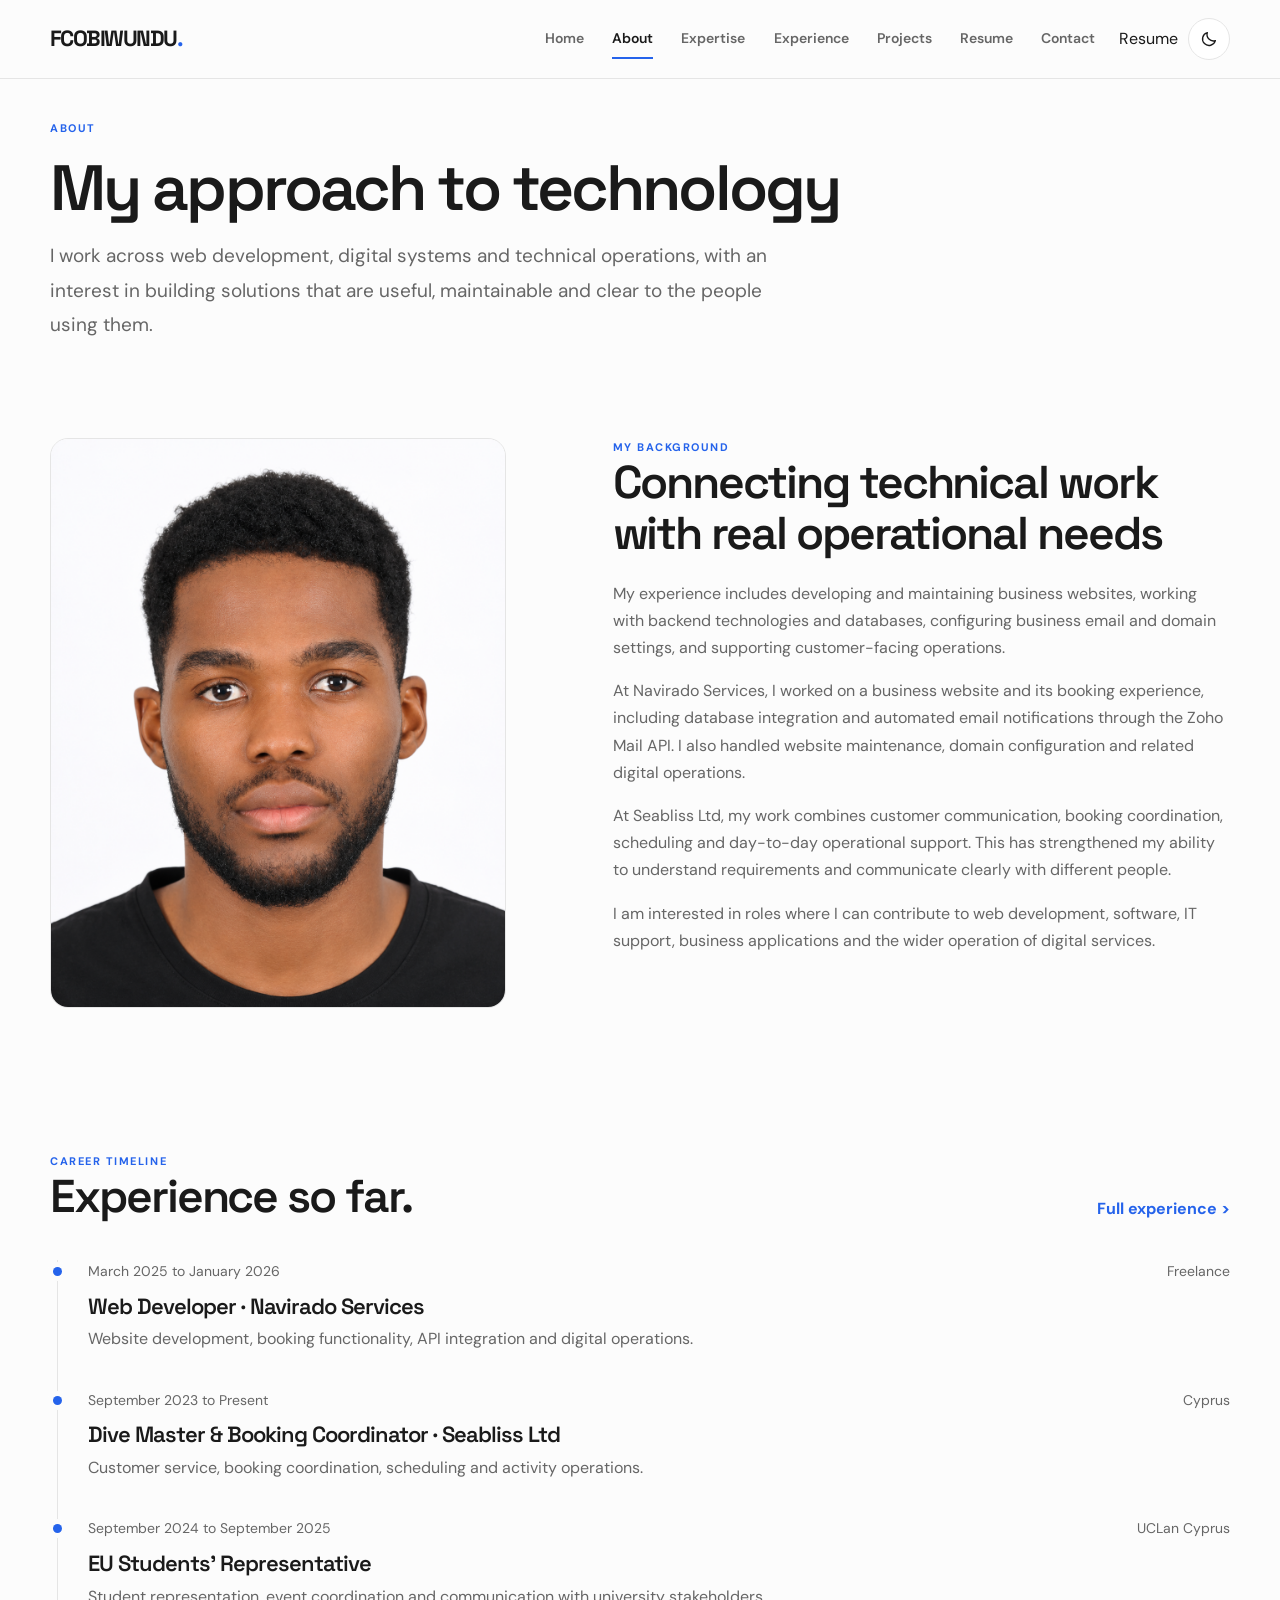
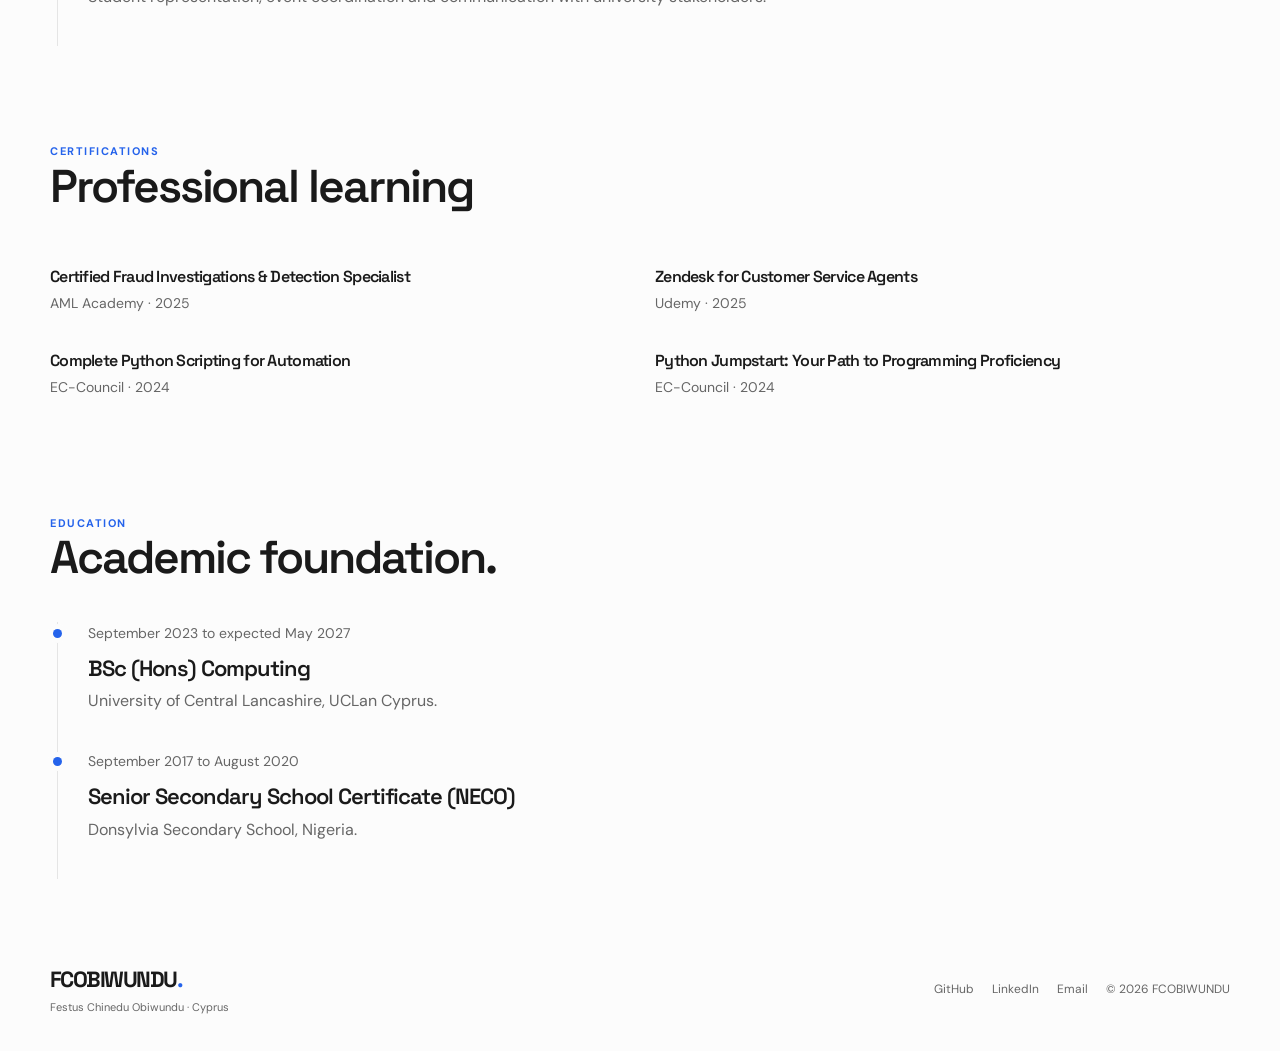
==== about.html @ 8f43a73d "Initial portfolio upload" ====
<!doctype html>
<html lang="en" data-theme="light">
<head>
    <meta charset="utf-8">
    <meta name="viewport" content="width=device-width, initial-scale=1">
    <meta name="theme-color" content="#FCFCFC">
    <title>About | FCOBIWUNDU</title>
    <meta name="description" content="Professional background and experience of Festus Chinedu Obiwundu.">
    <meta name="author" content="Festus Chinedu Obiwundu">
    <meta property="og:type" content="website">
    <meta property="og:title" content="About | FCOBIWUNDU">
    <meta property="og:description" content="Professional background and experience of Festus Chinedu Obiwundu.">
    <link rel="preconnect" href="https://fonts.googleapis.com">
    <link rel="preconnect" href="https://fonts.gstatic.com" crossorigin>
    <link rel="stylesheet" href="assets/styles.css">
    <script src="assets/theme-init.js"></script>
</head>
<body>
    <a class="skip-link" href="#main">Skip to content</a>

    <header class="site-header">
        <div class="container nav-wrap">
            <a class="brand" href="index.html" aria-label="FCOBIWUNDU home">FCOBIWUNDU<span>.</span></a>

            <nav class="nav-links" id="primary-navigation" aria-label="Main navigation">
                <a href="index.html">Home</a>
                <a href="about.html" aria-current="page">About</a>
                <a href="expertise.html">Expertise</a>
                <a href="experience.html">Experience</a>
                <a href="projects.html">Projects</a>
                <a href="resume.html">Resume</a>
                <a href="contact.html">Contact</a>
            </nav>

            <div class="nav-actions">
                <a href="resume.html">Resume</a>

                <button class="icon-button" id="theme-toggle" type="button" aria-label="Switch to dark theme" title="Switch theme">
                    <svg class="sun-icon" viewBox="0 0 24 24" aria-hidden="true">
                        <circle cx="12" cy="12" r="4"></circle>
                        <path d="M12 2v2m0 16v2M4.93 4.93l1.42 1.42m11.3 11.3 1.42 1.42M2 12h2m16 0h2M4.93 19.07l-1.42 1.42m11.3-11.3 1.42-1.42"></path>
                    </svg>
                </button>

                <button class="menu-button" id="menu-toggle" type="button" aria-label="Open navigation menu" aria-expanded="false" aria-controls="primary-navigation">
                    <svg viewBox="0 0 24 24" aria-hidden="true">
                        <path d="M4 7h16M4 12h16M4 17h16"></path>
                    </svg>
                </button>
            </div>
        </div>
    </header>

    <main id="main">
        <section class="page-hero">
            <div class="container">
                <div class="eyebrow">About</div>
                <h1>My approach to technology</h1>
                <p class="lead">I work across web development, digital systems and technical operations, with an interest in building solutions that are useful, maintainable and clear to the people using them.</p>
            </div>
        </section>

        <section class="section">
            <div class="container split">
                <div class="about-photo reveal" >
                    <img src="assets/images/profile.png" alt="Portrait of Festus Chinedu Obiwundu" class="about-profile-image">
                </div>
                

                <div class="split-copy reveal">
                    <div class="eyebrow">My background</div>
                    <h2>Connecting technical work with real operational needs</h2>
                    <p style="margin-top:20px">My experience includes developing and maintaining business websites, working with backend technologies and databases, configuring business email and domain settings, and supporting customer-facing operations.</p>
                    <p>At Navirado Services, I worked on a business website and its booking experience, including database integration and automated email notifications through the Zoho Mail API. I also handled website maintenance, domain configuration and related digital operations.</p>
                    <p>At Seabliss Ltd, my work combines customer communication, booking coordination, scheduling and day-to-day operational support. This has strengthened my ability to understand requirements and communicate clearly with different people.</p>
                    <p>I am interested in roles where I can contribute to web development, software, IT support, business applications and the wider operation of digital services.</p>
                </div>
            </div>
        </section>

        <section class="section section-tight">
            <div class="container">
                <div class="section-heading">
                    <div>
                        <div class="eyebrow">Career timeline</div>
                        <h2>Experience so far.</h2>
                    </div>
                    <a class="text-link" href="experience.html">Full experience ></a>
                </div>

                <div class="timeline">
                    <article class="timeline-item">
                        <div class="timeline-meta">
                            <span>March 2025 to January 2026</span>
                            <span>Freelance</span>
                        </div>
                        <h3>Web Developer · Navirado Services</h3>
                        <p>Website development, booking functionality, API integration and digital operations.</p>
                    </article>

                    <article class="timeline-item">
                        <div class="timeline-meta">
                            <span>September 2023 to Present</span>
                            <span>Cyprus</span>
                        </div>
                        <h3>Dive Master & Booking Coordinator · Seabliss Ltd</h3>
                        <p>Customer service, booking coordination, scheduling and activity operations.</p>
                    </article>

                    <article class="timeline-item">
                        <div class="timeline-meta">
                            <span>September 2024 to September 2025</span>
                            <span>UCLan Cyprus</span>
                        </div>
                        <h3>EU Students' Representative</h3>
                        <p>Student representation, event coordination and communication with university stakeholders.</p>
                    </article>

                    
                </div>
            </div>
        </section>

        <section class="section section-tight">
            <div class="container">
                <div class="section-heading">
                    <div>
                        <div class="eyebrow">Certifications</div>
                        <h2>Professional learning</h2>
                    </div>
                </div>

                <div class="cert-grid">
                    <article class="cert-item">
                        <h3>Certified Fraud Investigations & Detection Specialist</h3>
                        <p>AML Academy · 2025</p>
                    </article>

                    <article class="cert-item">
                        <h3>Zendesk for Customer Service Agents</h3>
                        <p>Udemy · 2025</p>
                    </article>

                    <article class="cert-item">
                        <h3>Complete Python Scripting for Automation</h3>
                        <p>EC-Council · 2024</p>
                    </article>

                    <article class="cert-item">
                        <h3>Python Jumpstart: Your Path to Programming Proficiency</h3>
                        <p>EC-Council · 2024</p>
                    </article>
                </div>
            </div>
        </section>

        <section class="section">
            <div class="container">
                <div class="section-heading">
                    <div>
                        <div class="eyebrow">Education</div>
                        <h2>Academic foundation.</h2>
                    </div>
                </div>

                <div class="timeline">
                    <article class="timeline-item">
                        <div class="timeline-meta">
                            <span>September 2023 to expected May 2027</span>
                        </div>
                        <h3>BSc (Hons) Computing</h3>
                        <p>University of Central Lancashire, UCLan Cyprus.</p>
                    </article>

                    <article class="timeline-item">
                        <div class="timeline-meta">
                            <span>September 2017 to August 2020</span>
                        </div>
                        <h3>Senior Secondary School Certificate (NECO)</h3>
                        <p>Donsylvia Secondary School, Nigeria.</p>
                    </article>
                </div>
            </div>
        </section>
    </main>

    <footer class="site-footer">
        <div class="container footer-row">
            <div>
                <a class="brand" href="index.html">FCOBIWUNDU<span>.</span></a>
                <p class="footer-copy">Festus Chinedu Obiwundu · Cyprus</p>
            </div>

            <div class="footer-links">
                <a href="https://github.com/fcobiwundu" target="_blank" rel="noopener noreferrer">GitHub</a>
                <a href="https://linkedin.com/in/fcobiwundu" target="_blank" rel="noopener noreferrer">LinkedIn</a>
                <a href="mailto:fcobiwundu@gmail.com">Email</a>
                <span>© <span data-year></span> FCOBIWUNDU</span>
            </div>
        </div>
    </footer>

    <script src="assets/site.js" defer></script>
</body>
</html>
---- assets/styles.css ----
@import url('https://fonts.googleapis.com/css2?family=DM+Sans:wght@400;500;600;700&family=Space+Grotesk:wght@400;500;600;700&display=swap');

/* ========================================
   1. ROOT VARIABLES AND LIGHT THEME
======================================== */

:root {
  color-scheme: light;

  --bg: #FCFCFC;
  --surface: #FFFFFF;
  --surface-alt: #F5F5F5;

  --text: #1A1A1A;
  --muted: #666666;

  --accent: #2563EB;
  --border: #E5E5E5;

  --nav-bg: rgba(252, 252, 252, .9);

  --button-bg: #1A1A1A;
  --button-text: #FFFFFF;
  --button-hover: #333333;

  --shadow: 0 18px 55px rgba(20, 25, 35, .07);

  --radius: 18px;
  --content: 1180px;
}


/* ========================================
   2. DARK THEME VARIABLES
======================================== */

html[data-theme="dark"] {
  color-scheme: dark;

  --bg: #0D0D0D;
  --surface: #161616;
  --surface-alt: #1A1A1A;

  --text: #F2F2F2;
  --muted: #A1A1AA;

  --accent: #60A5FA;
  --border: #333333;

  --nav-bg: rgba(13, 13, 13, .9);

  --button-bg: #F2F2F2;
  --button-text: #0D0D0D;
  --button-hover: #D4D4D4;

  --shadow: 0 18px 55px rgba(0, 0, 0, .2);
}


/* ========================================
   3. GLOBAL RESET AND BASE STYLES
======================================== */

* {
  box-sizing: border-box;
}

html {
  scroll-behavior: smooth;
  scroll-padding-top: 100px;
}

body {
  margin: 0;

  background: var(--bg);
  color: var(--text);

  font-family: "DM Sans", Arial, sans-serif;
  font-size: 1rem;
  line-height: 1.7;

  transition:
    background .2s ease,
    color .2s ease;
}

body,
button,
input,
textarea {
  font-family: "DM Sans", Arial, sans-serif;
}

a {
  color: inherit;
  text-decoration: none;
}

a:hover {
  color: var(--accent);
}

button {
  color: inherit;
}

img {
  display: block;
  max-width: 100%;
}


/* ========================================
   4. CONTAINER AND SKIP LINK
======================================== */

.container {
  width: min(var(--content), calc(100% - 48px));
  margin-inline: auto;
}

.skip-link {
  position: absolute;

  left: 12px;
  top: -60px;

  z-index: 1000;

  padding: 10px 14px;

  background: var(--text);
  color: var(--bg);
}

.skip-link:focus {
  top: 12px;
}


/* ========================================
   5. HEADER AND NAVIGATION
======================================== */

.site-header {
  position: sticky;
  top: 0;
  z-index: 100;

  background: var(--nav-bg);

  border-bottom: 1px solid var(--border);

  backdrop-filter: blur(16px);
}

.nav-wrap {
  min-height: 78px;

  display: flex;
  align-items: center;
  justify-content: space-between;

  gap: 24px;
}

.brand {
  font-family: "Space Grotesk", sans-serif;
  font-size: 22px;
  font-weight: 700;

  letter-spacing: -.07em;
  white-space: nowrap;
}

.brand span {
  color: var(--accent);
}

.nav-links {
  display: flex;
  align-items: center;

  gap: clamp(15px, 2.2vw, 30px);

  margin-left: auto;
}

.nav-links a {
  color: var(--muted);

  font-size: 14px;
  font-weight: 600;

  position: relative;

  padding: 8px 0;
}

.nav-links a:hover,
.nav-links a[aria-current="page"] {
  color: var(--text);
}

.nav-links a[aria-current="page"]::after {
  content: "";

  height: 2px;

  background: var(--accent);

  position: absolute;

  left: 0;
  right: 0;
  bottom: 0;
}

.nav-actions {
  display: flex;
  align-items: center;

  gap: 10px;
}


/* ========================================
   6. THEME AND MENU BUTTONS
======================================== */

.icon-button,
.menu-button {
  width: 42px;
  height: 42px;

  border: 1px solid var(--border);
  border-radius: 50%;

  background: var(--surface);

  display: grid;
  place-items: center;

  cursor: pointer;

  transition:
    border-color .2s,
    transform .2s,
    background .2s;
}

.icon-button:hover,
.menu-button:hover {
  border-color: var(--accent);
  transform: translateY(-1px);
}

.icon-button svg,
.menu-button svg {
  width: 18px;
  height: 18px;

  fill: none;
  stroke: currentColor;
  stroke-width: 1.8;

  stroke-linecap: round;
  stroke-linejoin: round;
}

.menu-button {
  display: none;
  border-radius: 12px;
}

.nav-cv {
  padding: 10px 16px;

  border-radius: 999px;

  background: var(--button-bg);
  color: var(--button-text);

  font-size: 12px;
  font-weight: 700;
}

.nav-cv:hover {
  color: var(--button-text);
  background: var(--button-hover);
}


/* ========================================
   7. MAIN CONTENT AND SECTIONS
======================================== */

main {
  min-height: 60vh;
}

.section {
  padding: 48px 0;
}

.section-tight {
  padding: 48px 0;
}

.eyebrow {
  color: var(--accent);

  font-size: 11px;
  text-transform: uppercase;
  letter-spacing: .14em;
  font-weight: 700;

  display: flex;
  align-items: center;

  gap: 10px;
}


/* ========================================
   8. TYPOGRAPHY
======================================== */

h1,
h2,
h3,
h4 {
  font-family: "Space Grotesk", sans-serif;

  line-height: 1.12;
  letter-spacing: -.045em;

  margin: 0;
}

h1 {
  font-size: clamp(42px, 6.2vw, 76px);
  font-weight: 600;
}

h2 {
  font-size: clamp(30px, 4vw, 46px);
  font-weight: 600;
}

h3 {
  font-size: 22px;
  font-weight: 600;
}

p {
  margin: 0;
  color: var(--muted);
}

.lead {
  font-size: clamp(16px, 1.7vw, 19px);
  line-height: 1.8;

  max-width: 660px;
}

.section-heading {
  display: flex;
  justify-content: space-between;
  align-items: end;

  gap: 30px;

  margin-bottom: 38px;
}

.section-heading p {
  max-width: 440px;
}


/* ========================================
   9. TEXT LINKS AND BUTTONS
======================================== */

.text-link {
  display: inline-flex;
  align-items: center;

  gap: 9px;

  color: var(--accent);

  font-weight: 700;
  font-size: 1rem;
}

.text-link svg {
  width: 15px;
  height: 15px;

  stroke: currentColor;
  fill: none;
  stroke-width: 1.8;
}

.button-row {
  display: flex;
  flex-wrap: wrap;

  gap: 12px;
}

.button {
  min-height: 48px;

  display: inline-flex;
  align-items: center;
  justify-content: center;

  gap: 10px;

  padding: 0 20px;

  border-radius: 999px;
  border: 1px solid var(--text);

  background: var(--button-bg);
  color: var(--button-text);

  font-weight: 700;
  font-size: 1rem;

  cursor: pointer;

  transition:
    transform .18s,
    background .18s,
    border-color .18s;
}

.button:hover {
  color: var(--button-text);
  background: var(--button-hover);

  transform: translateY(-2px);
}

.button.secondary {
  background: transparent;
  color: var(--text);

  border-color: var(--border);
}

.button.secondary:hover {
  border-color: var(--accent);
  color: var(--accent);

  background: var(--surface);
}

.button svg {
  width: 16px;
  height: 16px;

  fill: none;
  stroke: currentColor;
  stroke-width: 1.8;
}


/* ========================================
   10. HERO SECTION
======================================== */

.hero {
  padding: 82px 0 48px;
  overflow: hidden;
}

.hero-grid {
  display: grid;

  grid-template-columns: 1.08fr .92fr;

  gap: 7%;

  align-items: center;
}

.hero-copy h1 {
  margin: 18px 0 22px;
  max-width: 730px;
}

.hero-copy h1 .accent {
  color: var(--accent);
}

.hero-copy .lead {
  margin-bottom: 30px;
}

.hero-meta {
  display: flex;
  flex-wrap: wrap;

  gap: 1rem;

  margin-top: 32px;

  color: var(--muted);
  font-size: 12px;
}

.hero-meta span {
  display: inline-flex;
  align-items: center;

  gap: 8px;
}

.status-dot {
  width: 7px;
  height: 7px;

  border-radius: 50%;

  background: #16A34A;

  box-shadow: 0 0 0 4px rgba(22, 163, 74, .12);
}


/* ========================================
   11. PORTRAIT
======================================== */

.portrait-frame {
  position: relative;

  max-width: 440px;
  justify-self: end;

  width: 100%;
}

.portrait-placeholder {
  aspect-ratio: .86;

  background: var(--surface-alt);

  border: 1px solid var(--border);

  border-radius: 180px 180px 24px 24px;

  overflow: hidden;

  display: flex;
  flex-direction: column;

  justify-content: flex-end;
  align-items: center;

  padding: 24px;

  position: relative;
}

.portrait-placeholder::before {
  content: "";

  position: absolute;

  width: 68%;
  aspect-ratio: 1;

  border: 1px solid var(--border);
  border-radius: 50%;

  top: 12%;
  left: 16%;
}

.portrait-monogram {
  position: relative;

  font: 600 clamp(70px, 10vw, 130px) / 1 "Space Grotesk";

  letter-spacing: -.1em;

  color: var(--muted);
  opacity: .55;

  margin-bottom: 18%;
}

.portrait-note {
  position: relative;

  color: var(--muted);

  font-size: 11px;
  text-align: center;

  max-width: 230px;
}

.portrait-tag {
  position: absolute;

  left: -28px;
  bottom: 15%;

  padding: 12px 16px;

  background: var(--surface);

  border: 1px solid var(--border);
  border-radius: 12px;

  box-shadow: var(--shadow);

  font-size: 11px;
  font-weight: 700;
}

.portrait-tag strong {
  display: block;

  font: 600 17px "Space Grotesk";
}

.profile-image {
    width: 100%;
    aspect-ratio: .86;
    object-fit: cover;
    object-position: center;
    display: block;

    background: var(--surface-alt);
    border: 1px solid var(--border);
    outline: 5px solid var(--border);
    outline-offset: 4px;

    animation: portraitMorph 6s ease-in-out infinite alternate;
}

@keyframes portraitMorph {
    0% {
        border-radius: 42% 58% 55% 45% / 45% 42% 58% 55%;
    }

    50% {
        border-radius: 48% 52% 48% 52% / 52% 48% 52% 48%;
    }

    100% {
        border-radius: 50% 50% 45% 55% / 45% 55% 50% 50%;
    }
}

@media (prefers-reduced-motion: reduce) {
    .profile-image {
        animation: none;
        border-radius: 48% 52% 48% 52% / 52% 48% 52% 48%;
    }
}

/* Respect users who prefer reduced motion */
@media (prefers-reduced-motion: reduce) {
    .profile-image {
        animation: none;
        border-radius: 48% 52% 48% 52% / 52% 48% 52% 48%;
    }
}


/* ========================================
   12. STATISTICS STRIP
======================================== */

.stats-strip {
  display: grid;

  grid-template-columns: repeat(3, 1fr);

  /* border-top: 1px solid var(--border);
  border-bottom: 1px solid var(--border); */

  margin-top: 70px;
}

.stat {
  padding: 22px 24px;

  border-right: 1px solid var(--border);
}

.stat:last-child {
  border: 0;
}

.stat strong {
  display: block;

  font: 600 19px "Space Grotesk";
}

.stat span {
  color: var(--muted);
  font-size: 16px;
}


/* ========================================
   13. SPLIT CONTENT LAYOUT
======================================== */

.split {
  display: grid;

  grid-template-columns: .85fr 1.15fr;

  gap: 9%;

  align-items: start;
}

.split-copy {
  max-width: 660px;
}

.split-copy p + p {
  margin-top: 16px;
}


/* ========================================
   14. EXPERTISE LIST
======================================== */

.number-label {
  font: 600 14px "Space Grotesk";
  color: var(--accent);
}

.expertise-list {
  /* border-top: 1px solid var(--border); */
}

.expertise-row {
  display: grid;

  grid-template-columns: 60px 1fr 1.1fr 24px;

  gap: 18px;

  align-items: center;

  padding: 23px 0;

  /* border-bottom: 1px solid var(--border); */
}

.expertise-row p {
  font-size: 13px;
}

.expertise-row .arrow {
  color: var(--accent);
  font-size: 20px;
}


/* ========================================
   15. PROJECT GRID
======================================== */

.project-grid {
  display: grid;

  grid-template-columns: repeat(12, 1fr);

  gap: 20px;
}

.project-card {
  grid-column: span 6;
  min-width: 0;
}

.project-card.wide {
  grid-column: span 7;
}

.project-card.narrow {
  grid-column: span 5;
}

/* ========================================
   16. PROJECT VISUALS
======================================== */

.project-visual {
    min-height: 260px;
    border: 1px solid var(--border);
    border-radius: var(--radius);
    background: var(--surface-alt);
    overflow: hidden;
    position: relative;
    display: grid;
    place-items: center;
}

.project-visual::before {
    content: "";
    position: absolute;
    width: 60%;
    aspect-ratio: 1;
    border: 1px solid var(--border);
    border-radius: 50%;
}

/* Project screenshots */

.project-visual:has(.project-image)::before {
    display: none;
}

.project-image {
    position: absolute;
    inset: 0;
    display: block;
    width: 100%;
    height: 100%;
    object-fit: cover;
    object-position: top center;
    transition: transform .4s ease;
}

.project-card:hover .project-image {
    transform: scale(1.02);
}

/* Mevapay screenshot */

.project-visual.contain-image .project-image {
    object-fit: contain;
    background: #fff;
}

.project-visual .visual-word {
    font: 700 clamp(34px, 6vw, 66px) / 1 "Space Grotesk";
    letter-spacing: -.08em;
    position: relative;
    color: var(--text);
}

.project-visual .visual-sub {
    position: absolute;
    bottom: 18px;
    left: 20px;
    font-size: 10px;
    letter-spacing: .12em;
    text-transform: uppercase;
    color: var(--muted);
}

.project-visual.blue {
    background:
        linear-gradient(
            135deg,
            rgba(37, 99, 235, .12),
            transparent 70%
        ),
        var(--surface-alt);
}

.project-visual.dark {
    background: var(--text);
    color: var(--bg);
}

.project-visual.dark .visual-word {
    color: var(--bg);
}

.project-visual.dark::before {
    border-color: rgba(255, 255, 255, .2);
}


/* ========================================
   17. PROJECT INFORMATION
======================================== */

.project-info {
  padding: 18px 2px 4px;
}

.project-info-top {
  display: flex;
  justify-content: space-between;
  align-items: start;

  gap: 18px;
}

.project-info h3 {
  font-size: 20px;
}

.project-info p {
  font-size: 1rem;

  margin-top: 8px;

  max-width: 560px;
}


/* ========================================
   18. PROJECT TAGS
======================================== */

.tags {
  display: flex;
  flex-wrap: wrap;

  gap: 7px;

  margin-top: 14px;
}

.tag {
  border: 1px solid var(--border);

  color: var(--muted);

  padding: 5px 9px;

  border-radius: 999px;

  font-size: 14px;
  font-weight: 600;
}


/* ========================================
   19. PROJECT ACTIONS
======================================== */

.project-actions {
  display: flex;

  gap: 16px;

  margin-top: 14px;

  flex-wrap: wrap;
}

.project-actions a {
  color: var(--accent);

  font-size: 1rem;
  font-weight: 700;
}


/* ========================================
   20. PROJECT FILTERS
======================================== */

.filter-bar {
  display: flex;
  flex-wrap: wrap;

  gap: 8px;

  margin: 0 0 28px;
}

.filter-button {
  padding: 9px 14px;

  border: 1px solid var(--border);
  border-radius: 999px;

  color: var(--muted);
  background: transparent;

  font-size: 14px;

  cursor: pointer;
}

.filter-button[aria-pressed="true"] {
  background: var(--text);
  border-color: var(--text);

  color: var(--bg);
}

.project-card[hidden] {
  display: none;
}


/* ========================================
   20.1. UI/UX PROJECT INTRODUCTION
======================================== */

.uiux-intro {
    display: flex;
    justify-content: space-between;
    align-items: flex-end;
    gap: 24px;
    margin-bottom: 48px;
}

.uiux-intro h2 {
    margin-bottom: 10px;
}

.uiux-intro p {
    max-width: 620px;
    color: var(--muted);
}


/* ========================================
   20.2. UI/UX PROJECT SECTIONS
======================================== */

.uiux-project {
    padding: 48px 0;
    /* border-top: 1px solid var(--border); */
    scroll-margin-top: 100px;
}

.uiux-project-heading {
    display: flex;
    justify-content: space-between;
    align-items: flex-start;
    gap: 24px;
    margin-bottom: 28px;
}

.uiux-project-heading h2 {
    margin: 8px 0 12px;
}

.uiux-project-description {
    max-width: 680px;
    color: var(--muted);
}

.uiux-project-heading .number-label {
    flex-shrink: 0;
}


/* ========================================
   20.3. COMBINED PROJECT SHOWCASE
======================================== */

.uiux-showcase {
    display: flex;
    justify-content: center;
    align-items: center;
    width: 100%;
    min-width: 0;
    margin: 0;
    padding: 0;
    overflow: hidden;
    border: 1px solid var(--border);
    border-radius: var(--radius);
    background: var(--surface-alt);
}

.uiux-showcase img {
    display: block;
    width: 100%;
    height: auto;
    max-width: 100%;
    max-height: 680px;
    object-fit: contain;
    object-position: center;
}


/* ========================================
   20.4. UI/UX PROJECT DETAILS
======================================== */

.uiux-project-details {
    display: grid;
    grid-template-columns: 1.2fr 1fr;
    gap: 36px;
    margin-top: 28px;
}

.uiux-project-details h3 {
    margin-bottom: 10px;
    font-size: 16px;
}

.uiux-project-details p {
    color: var(--muted);
    font-size: 14px;
}

.uiux-project-details .tags {
    display: flex;
    flex-wrap: wrap;
    gap: 8px;
}


/* ========================================
   20.5. UI/UX CLOSING SECTION
======================================== */

.uiux-closing {
    display: flex;
    align-items: center;
    justify-content: space-between;
    gap: 32px;
    padding: 40px 0;
    margin-top: 24px;
    /* border-top: 1px solid var(--border); */
}

.uiux-closing h2 {
    margin-bottom: 10px;
}

.uiux-closing p {
    max-width: 620px;
    color: var(--muted);
}

.uiux-closing .button {
    flex-shrink: 0;
}


/* ========================================
   20.6. TABLET RESPONSIVE LAYOUT
======================================== */

@media (max-width: 900px) {
    .uiux-showcase img {
        max-height: 560px;
    }

    .uiux-project-details {
        gap: 24px;
    }
}


/* ========================================
   20.7. MOBILE RESPONSIVE LAYOUT
======================================== */

@media (max-width: 600px) {
    .uiux-intro,
    .uiux-project-heading,
    .uiux-closing {
        align-items: flex-start;
        flex-direction: column;
    }

    .uiux-intro {
        gap: 16px;
        margin-bottom: 32px;
    }

    .uiux-project {
        padding: 36px 0;
    }

    .uiux-project-heading {
        gap: 12px;
        margin-bottom: 20px;
    }

    .uiux-showcase {
        border-radius: var(--radius);
    }

    .uiux-showcase img {
        width: 100%;
        max-height: 420px;
        object-fit: contain;
    }

    .uiux-project-details {
        grid-template-columns: 1fr;
        gap: 22px;
        margin-top: 22px;
    }

    .uiux-closing {
        gap: 20px;
        padding: 32px 0;
    }
}


/* ========================================
   21. EXPERIENCE TIMELINE
======================================== */

.timeline {
  border-left: 1px solid var(--border);

  margin-left: 7px;
}

.timeline-item {
  padding: 0 0 36px 30px;

  position: relative;
}

.timeline-item::before {
  content: "";

  position: absolute;

  width: 9px;
  height: 9px;

  border-radius: 50%;

  background: var(--accent);

  left: -5px;
  top: 7px;

  box-shadow: 0 0 0 5px var(--bg);
}

.timeline-meta {
  display: flex;
  flex-wrap: wrap;
  justify-content: space-between;

  gap: 10px;

  margin-bottom: 10px;

  color: var(--muted);
  font-size: 14px;
}

.timeline-item h3 {
  margin-bottom: 7px;
}

.timeline-item ul {
  color: var(--muted);

  padding-left: 18px;
  margin: 12px 0 0;

  font-size: 14px;
}

.timeline-item li + li {
  margin-top: 6px;
}


/* ========================================
   22. SKILL GROUPS
======================================== */

.skill-groups {
  display: grid;

  grid-template-columns: repeat(2, 1fr);

  gap: 0 44px;
}

.skill-group {
  padding: 24px 0;

  /* border-top: 1px solid var(--border); */
}

.skill-group h3 {
  font-size: 17px;
  margin-bottom: 14px;
}

.skill-group p {
  font-size: 13px;
  line-height: 2;
}


/* ========================================
   23. ABOUT PHOTO 
======================================== */

.about-photo {
    width: 100%;
    overflow: hidden;
    border-radius: var(--radius);
    border: 1px solid var(--border);
    margin-bottom: 48px;
}

.about-profile-image {
    display: block;
    width: 100%;
    aspect-ratio: 4 / 5;
    object-fit: cover;
    object-position: center;
}


/* ========================================
   24. CERTIFICATIONS
======================================== */

.cert-grid {
  display: grid;

  grid-template-columns: repeat(2, 1fr);

  gap: 0 30px;
}

.cert-item {
  padding: 18px 0;

  /* border-top: 1px solid var(--border); */
}

.cert-item h3 {
  font-size: 16px;
}

.cert-item p {
  font-size: 14px;
  margin-top: 6px;
}


/* ========================================
   25. PAGE HERO
======================================== */

.page-hero {
  padding: 2.5rem 0 48px;

  /* border-bottom: 1px solid var(--border); */
}

.page-hero h1 {
  margin: 15px 0;

  font-size: clamp(40px, 5.5vw, 64px);
}

.page-hero .lead {
  max-width: 760px;
}


/* ========================================
   26. PROJECT CASE STUDY LAYOUT
======================================== */

.case-layout {
  display: grid;

  grid-template-columns: minmax(0, 1fr) 290px;

  gap: 8%;

  align-items: start;
}

.case-main section {
  margin-bottom: 38px;
}

.case-main h2 {
  font-size: 26px;
  margin-bottom: 14px;
}

.case-main p + p {
  margin-top: 12px;
}

.case-sidebar {
  position: sticky;
  top: 110px;

  border: 1px solid var(--border);
  border-radius: var(--radius);

  padding: 22px;

  background: var(--surface);
}

.case-sidebar h3 {
  font-size: 16px;
  margin-bottom: 14px;
}

.case-sidebar p {
  font-size: 14px;
  margin-bottom: 14px;
}


/* ========================================
   27. RESUME
======================================== */

.resume-frame {
  border: 1px solid var(--border);
  border-radius: var(--radius);

  background: var(--surface);

  overflow: hidden;
}

.resume-placeholder {
  min-height: 360px;

  display: grid;
  place-items: center;

  text-align: center;

  padding: 40px;
}

.resume-placeholder strong {
  display: block;

  font: 600 22px "Space Grotesk";

  margin-bottom: 8px;
}

.resume-placeholder p {
  max-width: 450px;
}





/* ========================================
   28. CONTACT PAGE
======================================== */

.contact-grid {
  display: grid;

  grid-template-columns: .8fr 1.2fr;

  gap: 4%;
}

.contact-details {
  /* border-top: 1px solid var(--border); */

  margin-top: 28px;
}

.contact-detail {
  padding: 17px 0;

  /* border-bottom: 1px solid var(--border); */
}

.contact-detail span {
  display: block;

  color: var(--muted);

  font-size: 14px;

  margin-bottom: 4px;
}

.contact-detail a {
  font-size: 1rem;
  font-weight: 600;

  overflow-wrap: anywhere;
}


/* ========================================
   29. CONTACT FORM
======================================== */

.form-panel {
  border: 1px solid var(--border);
  border-radius: var(--radius);

  padding: clamp(22px, 4vw, 38px);

  background: var(--surface);
}

.form-grid {
  display: grid;

  grid-template-columns: 1fr 1fr;

  gap: 18px;
}

.field {
  display: flex;
  flex-direction: column;

  gap: 7px;
}

.field.full {
  grid-column: 1 / -1;
}

.field label {
  font-size: 16px;
  font-weight: 700;
}

.field input,
.field textarea {
  width: 100%;

  background: var(--bg);
  color: var(--text);

  border: 1px solid var(--border);
  border-radius: 10px;

  padding: 13px 14px;

  outline: none;

  font-size: 16px;
}

.field textarea {
  min-height: 250px;
  resize: none;
  
}

.field input:focus,
.field textarea:focus {
  border-color: var(--accent);

  box-shadow:
    0 0 0 3px color-mix(
      in srgb,
      var(--accent) 15%,
      transparent
    );
}

.form-status {
    min-height: 24px;
    color: var(--muted);
    font-size: 1rem;
    font-weight: 500;
    margin-top: 12px;
    transition: color .2s ease;
}

.form-status.status-success {
    color: #16A34A;
}

.form-status.status-error {
    color: #DC2626;
}

.form-status.status-sending {
    color: #2563EB;
}

.form-status.status-neutral {
    color: var(--muted);
}

[data-theme="dark"] .form-status.status-success {
    color: #4ADE80;
}

[data-theme="dark"] .form-status.status-error {
    color: #F87171;
}

[data-theme="dark"] .form-status.status-sending {
    color: #60A5FA;
}

.honeypot {
  position: absolute !important;

  width: 1px !important;
  height: 1px !important;

  overflow: hidden !important;

  clip: rect(0, 0, 0, 0) !important;

  white-space: nowrap !important;
}


/* ========================================
   30. FOOTER
======================================== */

.site-footer {
  /* border-top: 1px solid var(--border); */

  padding: 34px 0;
}

.footer-row {
  display: flex;
  justify-content: space-between;
  align-items: center;

  gap: 24px;
}

.footer-copy {
  font-size: 11px;
  color: var(--muted);
}

.footer-links {
  display: flex;
  flex-wrap: wrap;

  gap: 18px;

  font-size: 12px;
  color: var(--muted);
}


/* ========================================
   31. REVEAL ANIMATIONS
======================================== */

.reveal {
  opacity: 0;

  transform: translateY(14px);

  transition:
    opacity .5s ease,
    transform .5s ease;
}

.reveal.is-visible {
  opacity: 1;
  transform: none;
}


/* ========================================
   32. ACCESSIBILITY FOCUS
======================================== */

:focus-visible {
  outline: 3px solid var(--accent);
  outline-offset: 3px;
}


/* ========================================
   33. TABLET RESPONSIVE BREAKPOINT
======================================== */

@media (max-width: 900px) {

  .nav-links {
    gap: 14px;
  }

  .nav-links a {
    font-size: 12px;
  }

  .nav-cv {
    display: none;
  }

  .hero-grid {
    gap: 2%;
  }

  .split {
    gap: 5%;
  }

  .case-layout {
    grid-template-columns: 1fr 250px;

    gap: 5%;
  }

}


/* ========================================
   34. MOBILE RESPONSIVE BREAKPOINT
======================================== */

@media (max-width: 720px) {

  .container {
    width: min(100% - 36px, var(--content));
  }

  .nav-wrap {
    min-height: 68px;
  }

  .menu-button {
    display: grid;
  }

  .nav-links {
    display: none;

    position: absolute;

    top: 68px;
    left: 0;
    right: 0;

    padding: 16px 22px 22px;

    background: var(--bg);

    /* border-bottom: 1px solid var(--border); */

    flex-direction: column;
    align-items: stretch;

    gap: 2px;
  }

  .nav-links.is-open {
    display: flex;
  }

  .nav-links a {
    padding: 11px 0;
    font-size: 14px;
  }

  .nav-links a[aria-current="page"]::after {
    right: auto;
    width: 28px;
  }

  .hero {
    padding: 2.5rem 0;
  }

  .hero-grid,
  .split,
  .contact-grid,
  .case-layout {
    grid-template-columns: 1fr;
  }
  .case-layout {
    gap: 1%;
  }


  .hero-copy {
    order: 1;
  }

  .portrait-frame {
    order: 0;

    justify-self: center;

    max-width: 300px;

    margin-bottom: 30px;
  }

  .portrait-tag {
    left: -12px;
  }

  .hero-copy h1 {
    font-size: clamp(40px, 12vw, 60px);
  }

  .stats-strip {
    margin-top: 48px;
  }

  .stat {
    padding: 16px 10px;
  }

  .stat strong {
    font-size: 16px;
  }

  .stat span {
    font-size: 14px;
  }

  .section {
    padding: 0 0 48px;
  }

  .section-heading {
    display: block;
  }

  .section-heading p {
    margin-top: 12px;
  }

  .project-card,
  .project-card.wide,
  .project-card.narrow {
    grid-column: span 12;
  }

  .project-visual {
    min-height: 220px;
  }

  .expertise-row {
    grid-template-columns: 34px 1fr 20px;

    gap: 12px;
  }

  .expertise-row p {
    grid-column: 2 / 3;
  }

  .expertise-row .arrow {
    grid-column: 3;
    grid-row: 1 / 3;
  }

  .skill-groups,
  .cert-grid {
    grid-template-columns: 1fr;
  }

  .case-sidebar {
    position: static;
  }

  .form-grid {
    grid-template-columns: 1fr;
  }

  .field.full {
    grid-column: auto;
  }

  .footer-row {
    align-items: flex-start;
    flex-direction: column;
  }

}


/* ========================================
   35. REDUCED MOTION ACCESSIBILITY
======================================== */

@media (prefers-reduced-motion: reduce) {

  html {
    scroll-behavior: auto;
  }

  *,
  *::before,
  *::after {
    animation-duration: .01ms !important;
    animation-iteration-count: 1 !important;
    transition-duration: .01ms !important;
  }

  .reveal {
    opacity: 1;
    transform: none;
  }

}
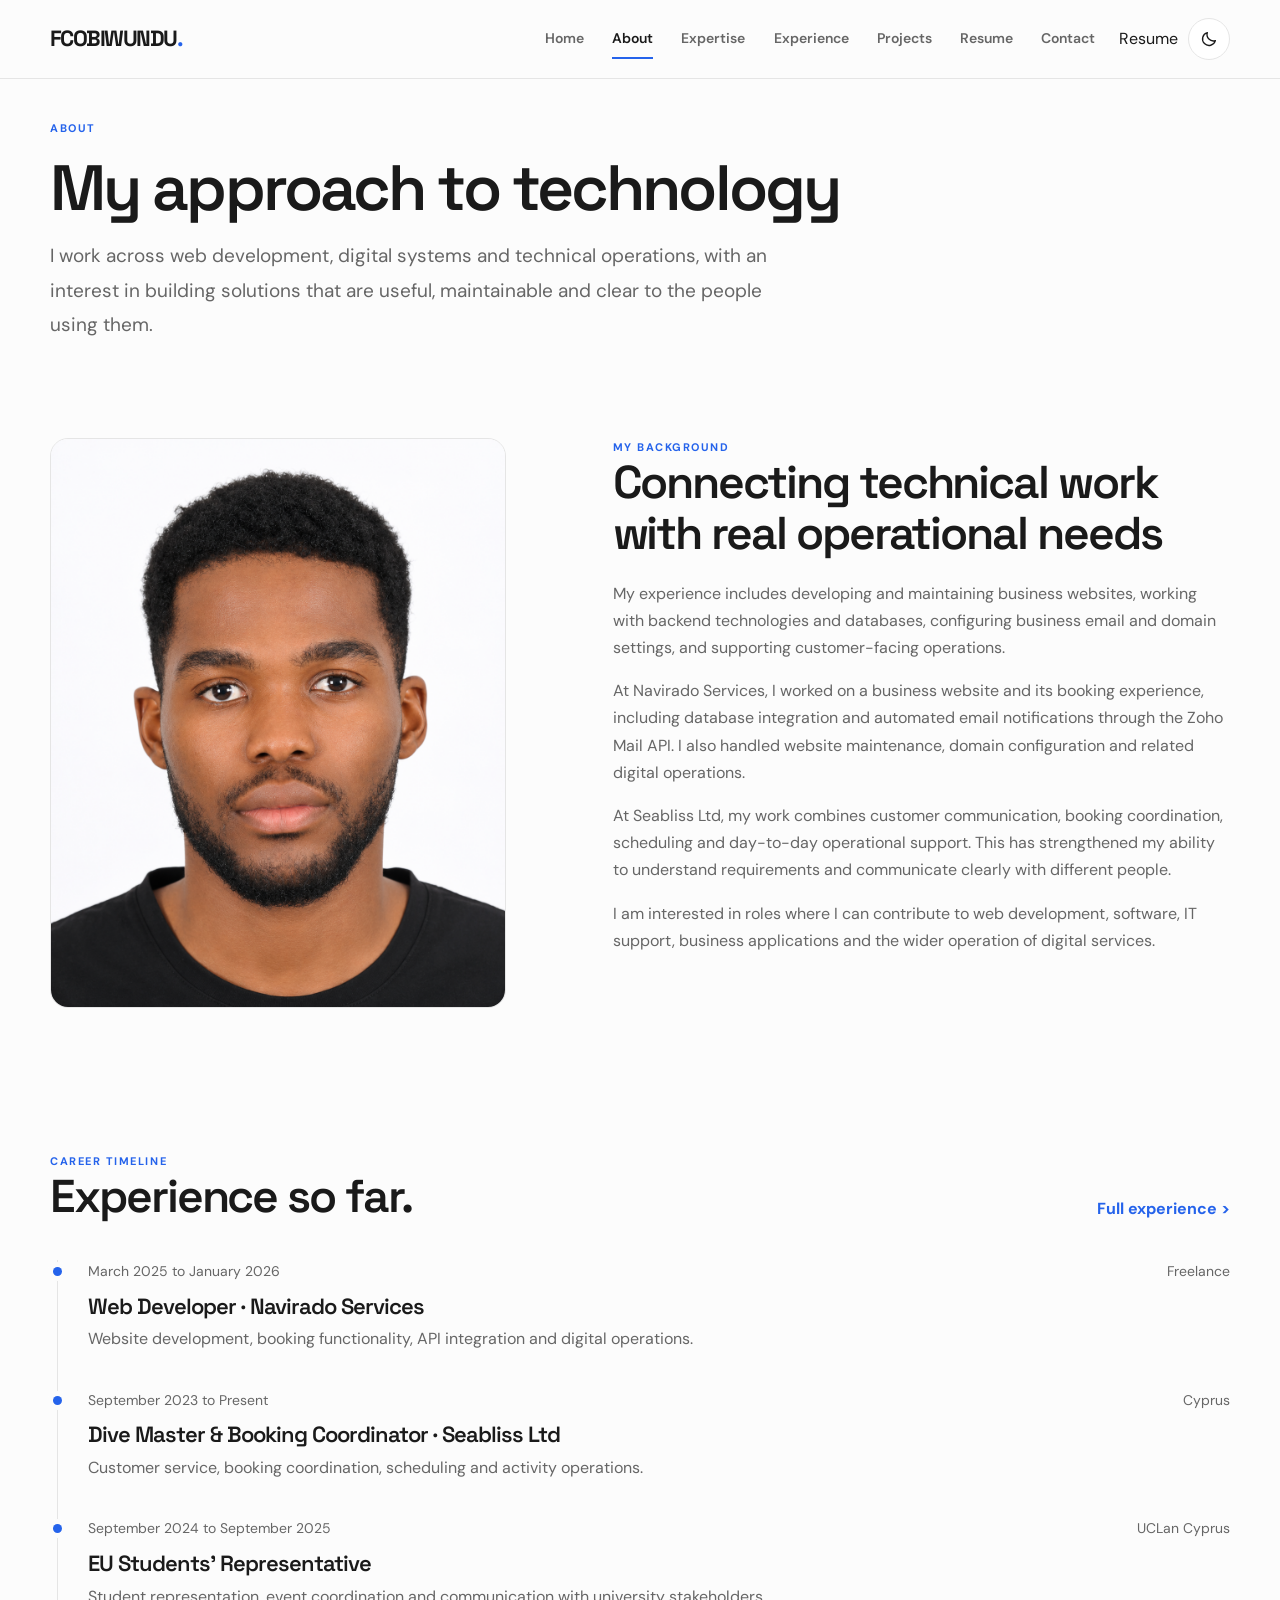
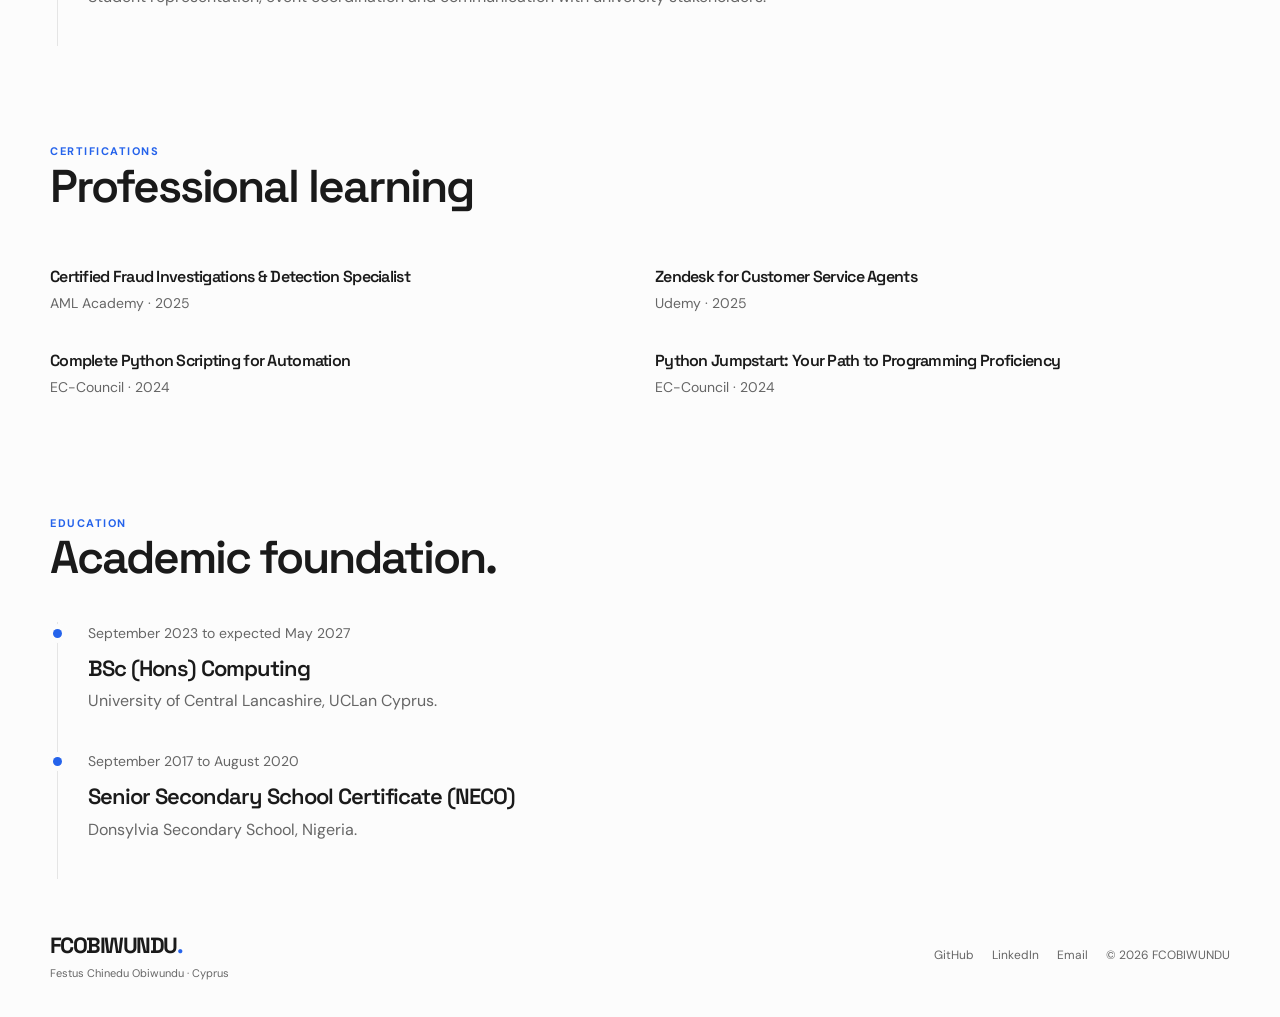
==== commit 04bc2ebc: "Fix mobile of about" ====
--- a/about.html
+++ b/about.html
@@ -77,7 +77,7 @@
                     <p>I am interested in roles where I can contribute to web development, software, IT support, business applications and the wider operation of digital services.</p>
                 </div>
             </div>
-        </section>
+        </section style="padding: 0 0 48px">
 
         <section class="section section-tight">
             <div class="container">
--- a/assets/styles.css
+++ b/assets/styles.css
@@ -1433,40 +1433,96 @@
    27. RESUME
 ======================================== */
 
-.resume-frame {
-  border: 1px solid var(--border);
-  border-radius: var(--radius);
-
-  background: var(--surface);
-
-  overflow: hidden;
-}
-
-.resume-placeholder {
-  min-height: 360px;
-
-  display: grid;
-  place-items: center;
-
-  text-align: center;
-
-  padding: 40px;
-}
-
-.resume-placeholder strong {
-  display: block;
-
-  font: 600 22px "Space Grotesk";
-
-  margin-bottom: 8px;
-}
-
-.resume-placeholder p {
-  max-width: 450px;
-}
-
-
-
+/* Resume PDF preview */
+.resume-frame object {
+    display: block;
+    width: 100%;
+    height: 1000px;
+    border: 0;
+}
+
+/* Mobile CV access panel */
+.resume-mobile {
+    display: none;
+}
+
+.resume-mobile-card {
+    padding: 32px 24px;
+    border: 1px solid var(--border);
+    border-radius: var(--radius);
+    text-align: center;
+    background: var(--surface);
+}
+
+.resume-mobile-icon {
+    width: 64px;
+    height: 64px;
+    margin: 0 auto 20px;
+    display: flex;
+    align-items: center;
+    justify-content: center;
+    border-radius: 16px;
+    background: rgba(45, 105, 190, 0.09);
+    color: #2864bd;
+}
+
+.resume-mobile-icon svg {
+    width: 32px;
+    height: 32px;
+    fill: none;
+    stroke: currentColor;
+    stroke-width: 1.6;
+    stroke-linecap: round;
+    stroke-linejoin: round;
+}
+
+.resume-mobile-card h2 {
+    margin-bottom: 10px;
+}
+
+.resume-mobile-card p {
+    max-width: 420px;
+    margin: 0 auto 24px;
+}
+
+.resume-mobile-actions {
+    display: flex;
+    flex-wrap: wrap;
+    justify-content: center;
+    gap: 12px;
+}
+
+/* Responsive CV layout */
+@media (max-width: 768px) {
+
+    /* Hide original buttons to prevent duplication */
+    .resume-desktop-actions {
+        display: none;
+    }
+
+    /* Hide desktop PDF preview */
+    .resume-frame {
+        display: none;
+    }
+
+    /* Show mobile CV card */
+    .resume-mobile {
+        display: block;
+    }
+
+    .resume-mobile-card {
+        padding: 28px 18px;
+    }
+
+    .resume-mobile-actions {
+        flex-direction: column;
+    }
+
+    .resume-mobile-actions .button {
+        width: 100%;
+        justify-content: center;
+    }
+}
 
 
 /* ========================================
@@ -1641,7 +1697,7 @@
 .site-footer {
   /* border-top: 1px solid var(--border); */
 
-  padding: 34px 0;
+  padding: 0 0 34px;
 }
 
 .footer-row {
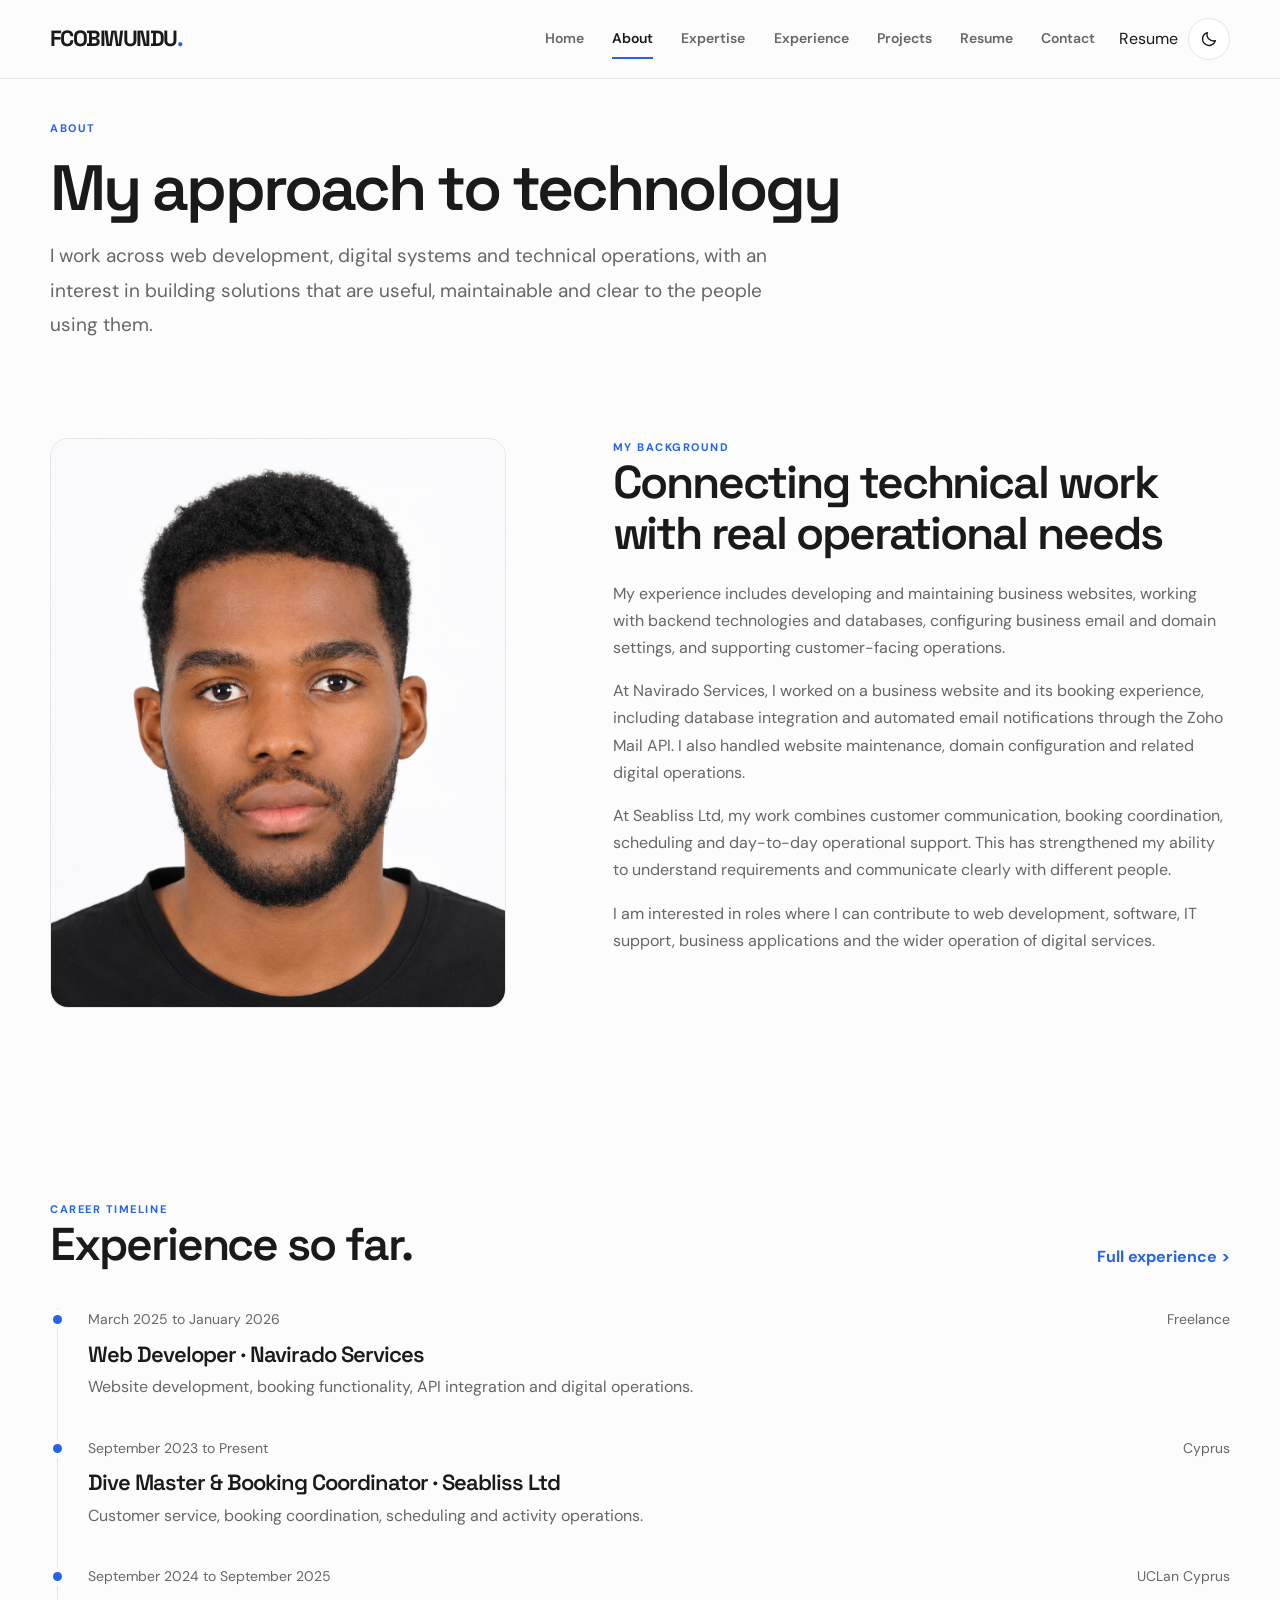
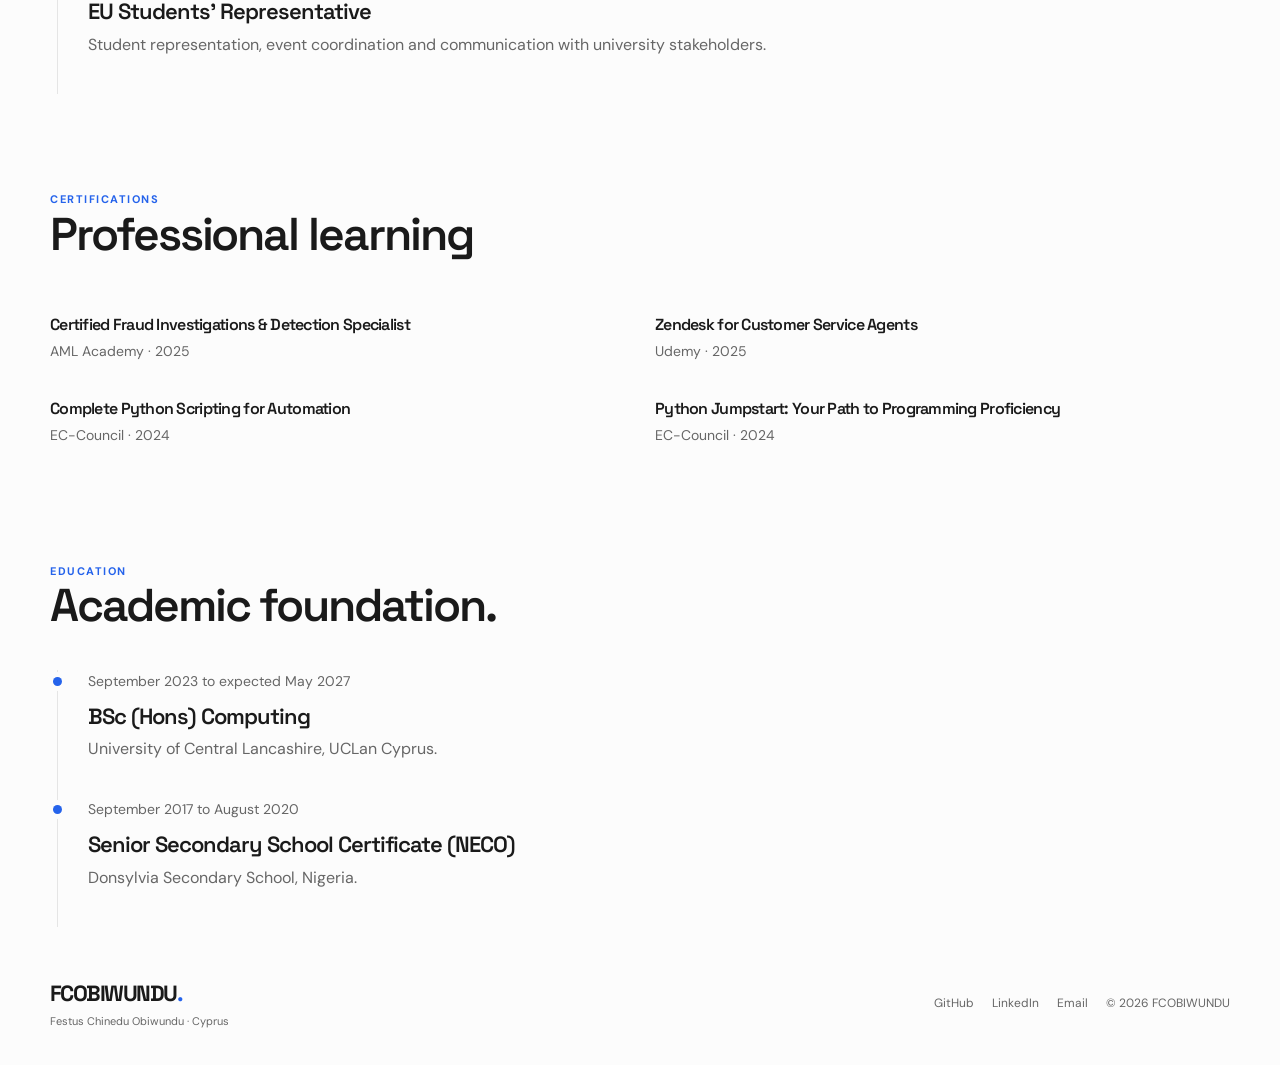
==== commit e815c673: "Update mobile navigation behaviour and added paddinf top to about page" ====
--- a/about.html
+++ b/about.html
@@ -77,10 +77,10 @@
                     <p>I am interested in roles where I can contribute to web development, software, IT support, business applications and the wider operation of digital services.</p>
                 </div>
             </div>
-        </section style="padding: 0 0 48px">
+        </section>
 
         <section class="section section-tight">
-            <div class="container">
+            <div class="container" style="padding: 48px 0 0 ">
                 <div class="section-heading">
                     <div>
                         <div class="eyebrow">Career timeline</div>
--- a/assets/styles.css
+++ b/assets/styles.css
@@ -1896,7 +1896,7 @@
   }
 
   .section {
-    padding: 0 0 48px;
+    padding: 0 0 48px !important;
   }
 
   .section-heading {
